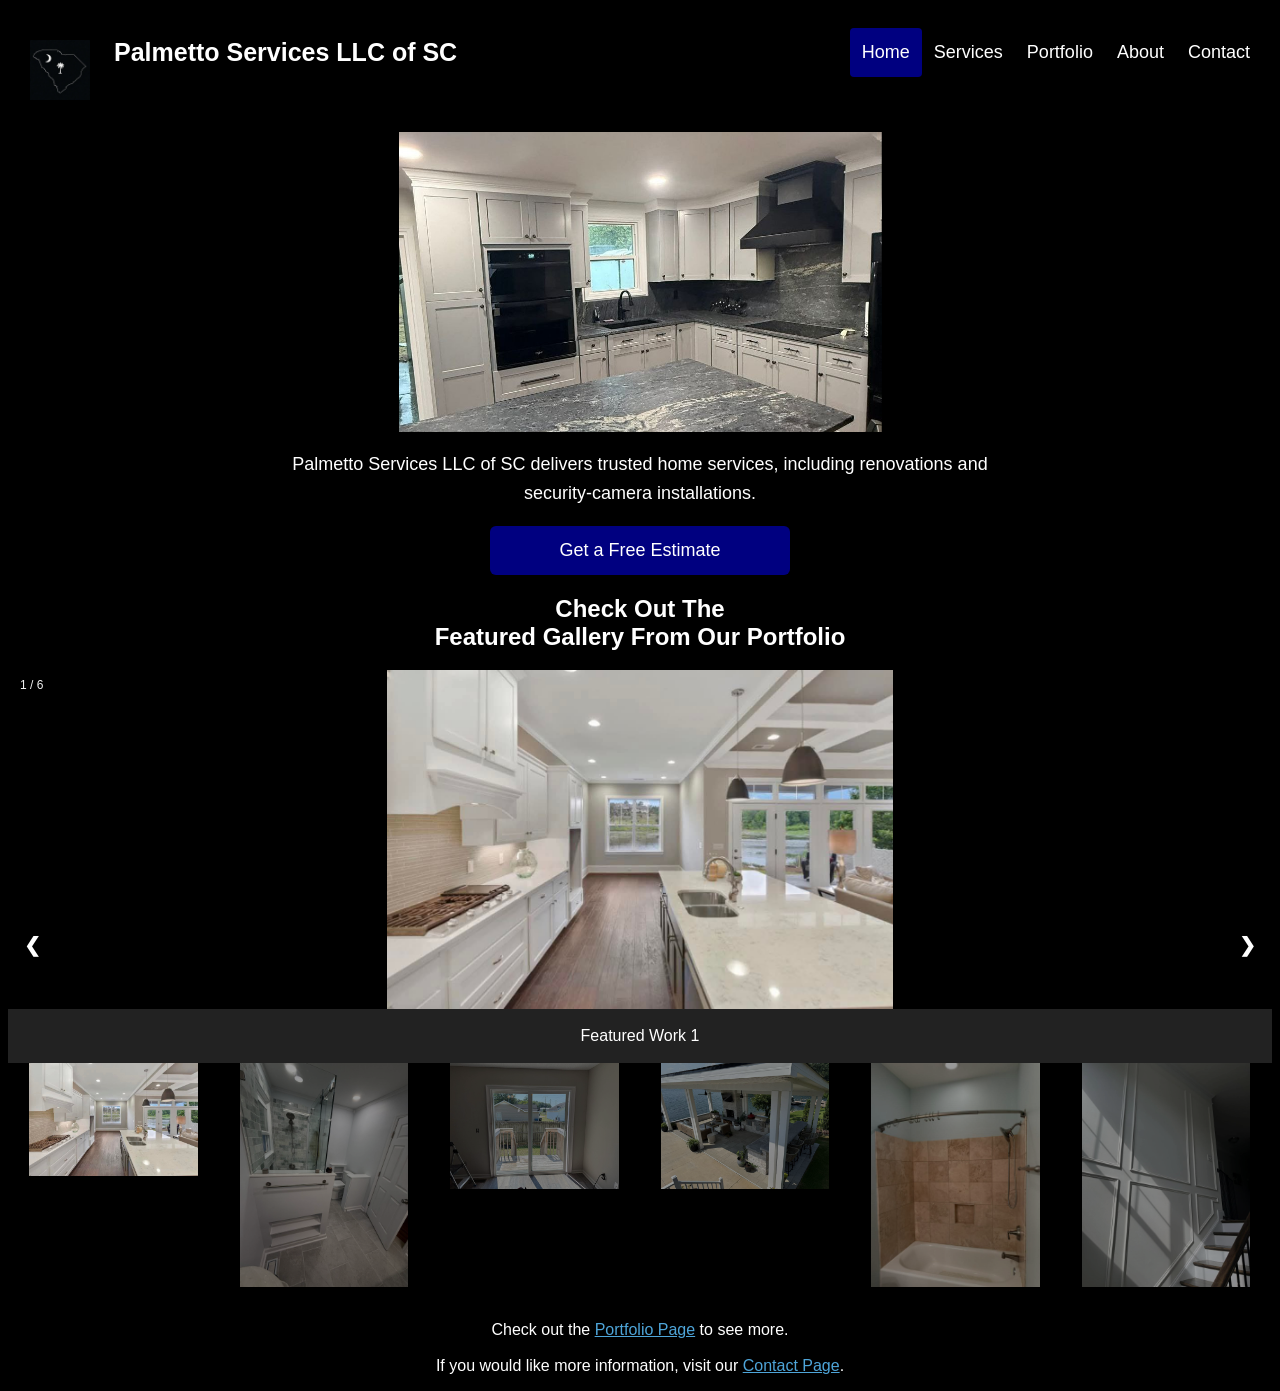
==== index.html @ 6b45b94e "Update index.html" ====
<!DOCTYPE HTML>
<html lang="en">
<head>
<meta charset="utf-8">
<meta name="viewport" content="width=device-width, initial-scale=1">

<style>
body {
  font-family: Arial, Helvetica, sans-serif;
  background-color: #000000;
  color: white;
}

.center {
  text-align: center;
}

img {
  display: block;
  margin-left: auto;
  margin-right: auto;
}

.header {
  overflow: hidden;
  background-color: #000000;
  padding: 20px 10px;
}

.header a {
  margin: 0;
  float: left;
  color: white;
  text-align: center;
  padding: 12px;
  text-decoration: none;
  font-size: 18px;
  line-height: 25px;
  border-radius: 4px;
}

.header a.logo {
  font-size: 25px;
  font-weight: bold;
}

.header a:hover {
  background-color: #4C4C4C;
  color: white;
}

.header a.active {
  background-color: #000080;
  color: white;
}

.header-right {
  float: right;
}

/* MOBILE MENU */
#menuIcon {
  display: none;
  font-size: 30px;
  cursor: pointer;
  color: white;
  float: right;
  padding: 10px;
}

@media screen and (max-width: 600px) {
  .header-right {
    display: none;
    width: 100%;
    background-color: #000000;
    text-align: left;
    padding-top: 10px;
    float: none;
  }

  .header a {
    float: none;
    display: block;
    padding: 14px;
    border-bottom: 1px solid #333;
  }

  #menuIcon {
    display: block;
  }
}

/* SLIDESHOW CSS */
* { box-sizing: border-box; }
img { vertical-align: middle; }
.container { position: relative; }
.mySlides { display: none; }
.cursor { cursor: pointer; }

.prev, .next {
  cursor: pointer;
  position: absolute;
  top: 40%;
  padding: 16px;
  color: white;
  font-weight: bold;
  font-size: 20px;
  user-select: none;
}

.next { right: 0; }
.prev:hover, .next:hover { background-color: rgba(0,0,0,0.8); }

.numbertext {
  color: #f2f2f2;
  font-size: 12px;
  padding: 8px 12px;
  position: absolute;
  top: 0;
}

.caption-container {
  text-align: center;
  background-color: #222;
  padding: 2px 16px;
  color: white;
}

.row:after {
  content: "";
  display: table;
  clear: both;
}

.column {
  float: left;
  width: 16.66%;
}

.demo {
  opacity: 0.6;
}

.active, .demo:hover {
  opacity: 1;
}

a { color: #4EA5D9; }
</style>

<title>Palmetto Services LLC of SC - Home</title>
</head>

<body>

<!-- HEADER -->
<div class="header">

  <a href="index.html">
    <img src="Images/PSLogo.jpg" align="left" style="width:60px;height:60px">
  </a>

  <a href="services.html" class="logo">Palmetto Services LLC of SC</a>

  <!-- HAMBURGER ICON -->
  <span id="menuIcon" onclick="toggleMenu()">☰</span>

  <!-- NAV LINKS -->
  <div class="header-right" id="mobileMenu">
    <a class="active" href="index.html">Home</a>
    <a href="services.html">Services</a>
    <a href="portfolio.html">Portfolio</a>
    <a href="about.html">About</a>
    <a href="contact.html">Contact</a>
  </div>
</div>

<!-- MAIN Cover Image -->
<div style="
  width: 100%;
  height: auto;
  min-height: 300px;
  background-image: url('Images/Kitchen1.jpg');
  background-size: contain;
  background-position: center top;
  background-repeat: no-repeat;
">
</div>
  
  
<!-- ABOUT TEXT -->
<div style="max-width:60%;width:90%;margin:0 auto;text-align:center;font-size:18px;line-height:1.6;">
  <p>
    Palmetto Services LLC of SC delivers trusted home services, including renovations and security‑camera installations.
  </p>
</div>

<!-- GET STARTED BUTTON -->
<a href="contact.html"
   style="
     display:block;
     width:100%;
     max-width:300px;
     padding:14px;
     margin:10px auto 0 auto;
     background-color:#000080;
     color:white;
     text-align:center;
     text-decoration:none;
     border:none;
     border-radius:6px;
     font-size:18px;
     cursor:pointer;
     box-sizing:border-box;
   ">
  Get a Free Estimate
</a>

<!-- SLIDESHOW TITLE -->
<h2 style="text-align:center">Check Out The<br>Featured Gallery From Our Portfolio</h2>

<!-- SLIDESHOW -->
<div class="container">

  <div class="mySlides">
    <div class="numbertext">1 / 6</div>
    <img src="Images/Feature1.jpg" style="width:40%;cursor:pointer;" onclick="openImage(this.src)">
  </div>

  <div class="mySlides">
    <div class="numbertext">2 / 6</div>
    <img src="Images/Feature2.jpg" style="width:40%;cursor:pointer;" onclick="openImage(this.src)">
  </div>

  <div class="mySlides">
    <div class="numbertext">3 / 6</div>
    <img src="Images/Feature3.jpg" style="width:40%;cursor:pointer;" onclick="openImage(this.src)">
  </div>

  <div class="mySlides">
    <div class="numbertext">4 / 6</div>
    <img src="Images/Feature4.jpg" style="width:40%;cursor:pointer;" onclick="openImage(this.src)">
  </div>

  <div class="mySlides">
    <div class="numbertext">5 / 6</div>
    <img src="Images/Feature5.jpg" style="width:40%;cursor:pointer;" onclick="openImage(this.src)">
  </div>

  <div class="mySlides">
    <div class="numbertext">6 / 6</div>
    <img src="Images/Feature6.jpg" style="width:40%;cursor:pointer;" onclick="openImage(this.src)">
  </div>

  <!-- ARROWS -->
  <a class="prev" onclick="plusSlides(-1)">❮</a>
  <a class="next" onclick="plusSlides(1)">❯</a>

  <div class="caption-container">
    <p id="caption"></p>
  </div>

  <!-- THUMBNAILS -->
  <div class="row">
    <div class="column">
      <img class="demo cursor" src="Images/Feature1.jpg" style="width:80%" onclick="currentSlide(1)" alt="Featured Work 1">
    </div>
    <div class="column">
      <img class="demo cursor" src="Images/Feature2.jpg" style="width:80%" onclick="currentSlide(2)" alt="Featured Work 2">
    </div>
    <div class="column">
      <img class="demo cursor" src="Images/Feature3.jpg" style="width:80%" onclick="currentSlide(3)" alt="Featured Work 3">
    </div>
    <div class="column">
      <img class="demo cursor" src="Images/Feature4.jpg" style="width:80%" onclick="currentSlide(4)" alt="Featured Work 4">
    </div>
    <div class="column">
      <img class="demo cursor" src="Images/Feature5.jpg" style="width:80%" onclick="currentSlide(5)" alt="Featured Work 5">
    </div>
    <div class="column">
      <img class="demo cursor" src="Images/Feature6.jpg" style="width:80%" onclick="currentSlide(6)" alt="Featured Work 6">
    </div>
  </div>
</div>

<!-- FOOTER TEXT -->
<div class="center">
  <p>
    <br>Check out the <a href="portfolio.html">Portfolio Page</a> to see more.
    <br><br>
    If you would like more information, visit our <a href="contact.html">Contact Page</a>.
  </p>
</div>

<!-- MOBILE MENU SCRIPT -->
<script>
function toggleMenu() {
  var menu = document.getElementById("mobileMenu");
  menu.style.display = (menu.style.display === "block") ? "none" : "block";
}
</script>

<!-- SLIDESHOW SCRIPT -->
<script>
var slideIndex = 1;
showSlides(slideIndex);

function plusSlides(n) {
  showSlides(slideIndex += n);
}

function currentSlide(n) {
  showSlides(slideIndex = n);
}

function showSlides(n) {
  var i;
  var slides = document.getElementsByClassName("mySlides");
  var dots = document.getElementsByClassName("demo");
  var captionText = document.getElementById("caption");

  if (n > slides.length) { slideIndex = 1 }
  if (n < 1) { slideIndex = slides.length }

  for (i = 0; i < slides.length; i++) {
    slides[i].style.display = "none";
  }

  for (i = 0; i < dots.length; i++) {
    dots[i].className = dots[i].className.replace(" active", "");
  }

  slides[slideIndex - 1].style.display = "block";
  dots[slideIndex - 1].className += " active";
  captionText.innerHTML = dots[slideIndex - 1].alt;
}
</script>

<!-- IMAGE POPUP OVERLAY -->
<div id="imgPopup"
     style="
       display:none;
       position:fixed;
       top:0;
       left:0;
       width:100%;
       height:100%;
       background:rgba(0,0,0,0.9);
       z-index:9999;
       text-align:center;
       padding-top:0px;
     ">
  
  <!-- CLOSE BUTTON -->
  <span onclick="closeImage()"
        style="
          position:absolute;
          top:20px;
          right:30px;
          font-size:40px;
          color:white;
          cursor:pointer;
          font-weight:bold;
        ">
    ✕
  </span>

  <!-- LARGE IMAGE -->
  <img id="popupImg"
       style="
         max-width:100vw;
         max-height:100vh;
         border-radius:8px;
       ">
</div>

<!-- POPUP SCRIPT -->
<script>
function openImage(src) {
  document.getElementById("popupImg").src = src;
  document.getElementById("imgPopup").style.display = "block";
}

function closeImage() {
  document.getElementById("imgPopup").style.display = "none";
}
</script>

</body>
</html>
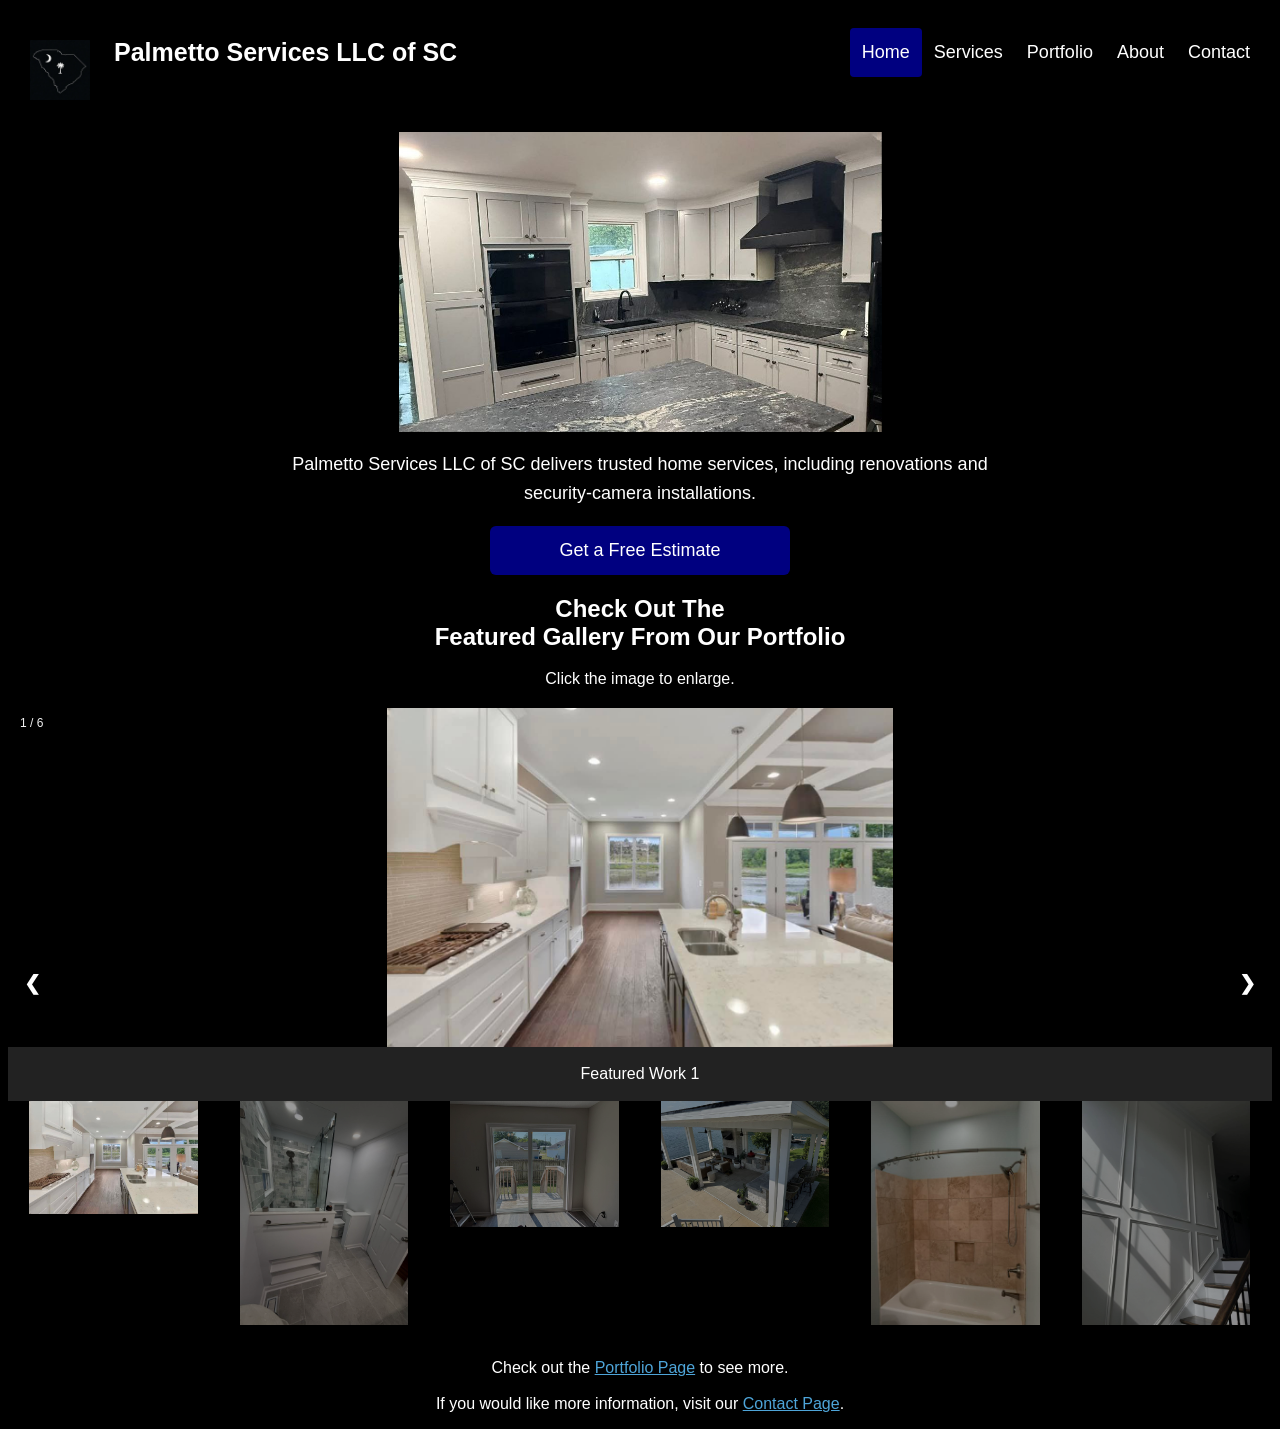
==== commit 833947f0: "Update index.html" ====
--- a/index.html
+++ b/index.html
@@ -218,6 +218,10 @@
 
 <!-- SLIDESHOW TITLE -->
 <h2 style="text-align:center">Check Out The<br>Featured Gallery From Our Portfolio</h2>
+
+  <p style="text-align:center; margin-top:10px; margin-bottom:20px;">
+  Click the image to enlarge.
+</p>
 
 <!-- SLIDESHOW -->
 <div class="container">
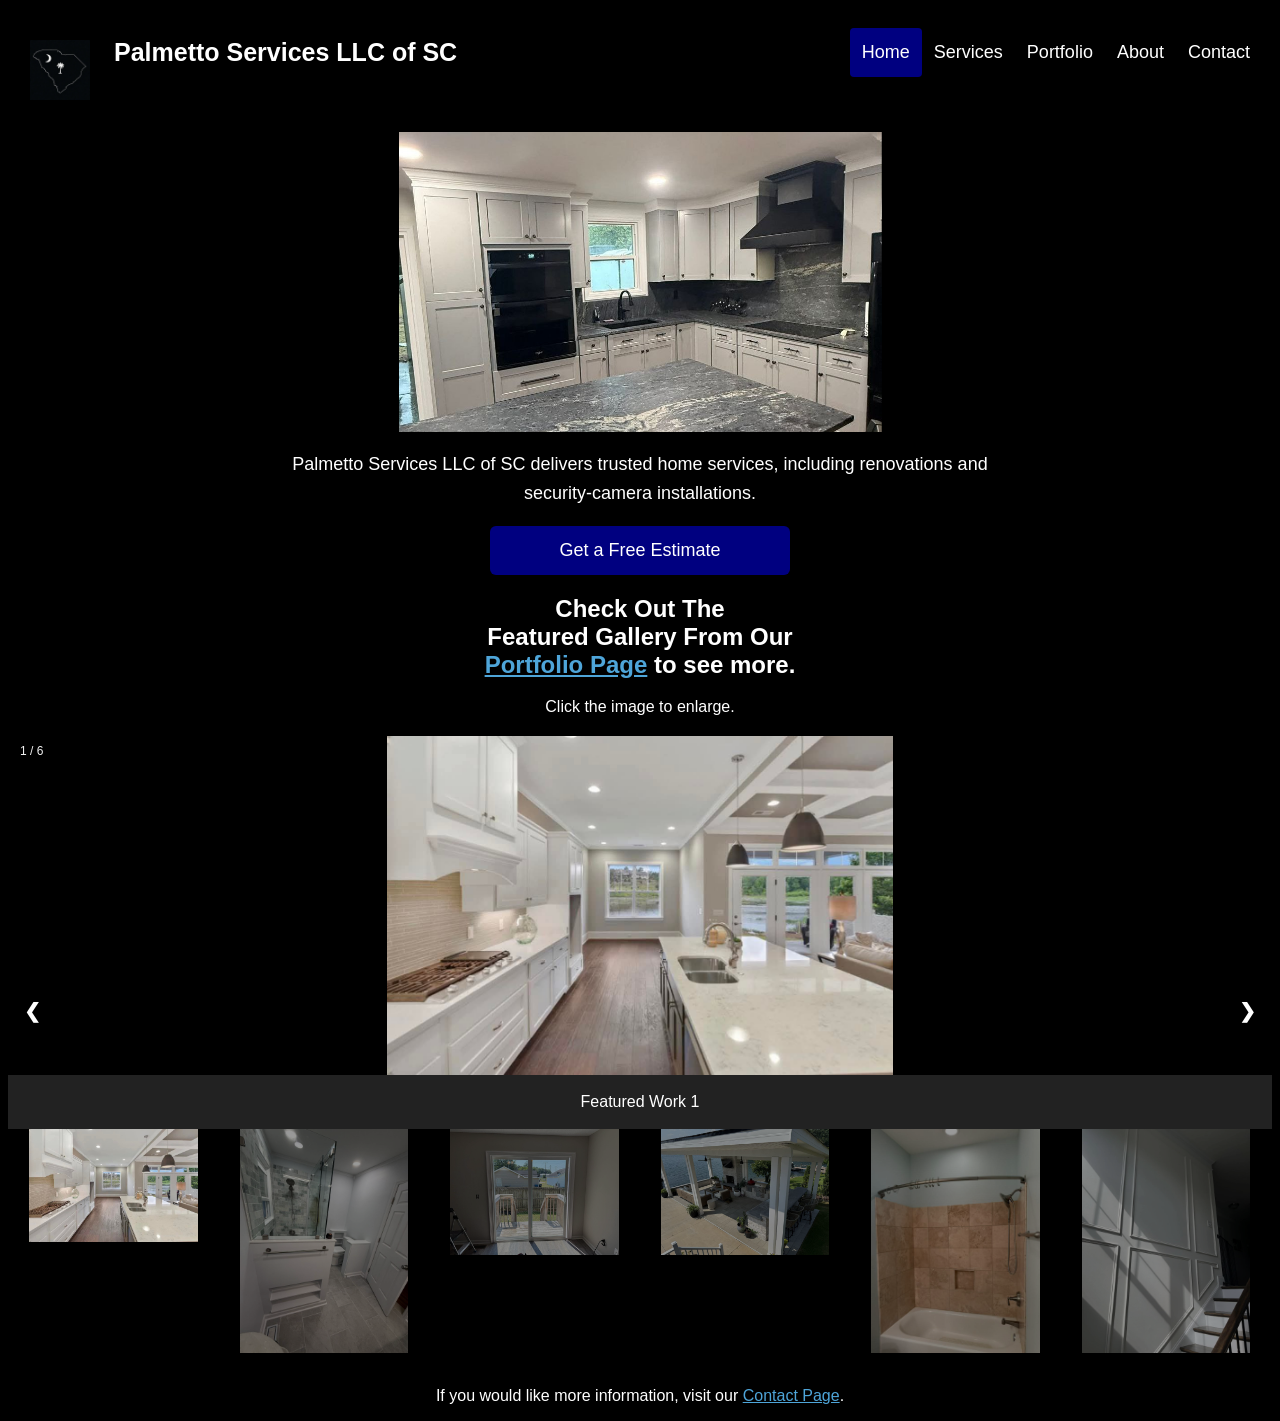
==== commit 9db1391b: "Update index.html" ====
--- a/index.html
+++ b/index.html
@@ -217,7 +217,9 @@
 </a>
 
 <!-- SLIDESHOW TITLE -->
-<h2 style="text-align:center">Check Out The<br>Featured Gallery From Our Portfolio</h2>
+<h2 style="text-align:center">Check Out The<br>Featured Gallery From Our
+    <br><a href="portfolio.html">Portfolio Page</a> to see more.
+    </h2>
 
   <p style="text-align:center; margin-top:10px; margin-bottom:20px;">
   Click the image to enlarge.
@@ -290,8 +292,7 @@
 <!-- FOOTER TEXT -->
 <div class="center">
   <p>
-    <br>Check out the <a href="portfolio.html">Portfolio Page</a> to see more.
-    <br><br>
+    <br>
     If you would like more information, visit our <a href="contact.html">Contact Page</a>.
   </p>
 </div>
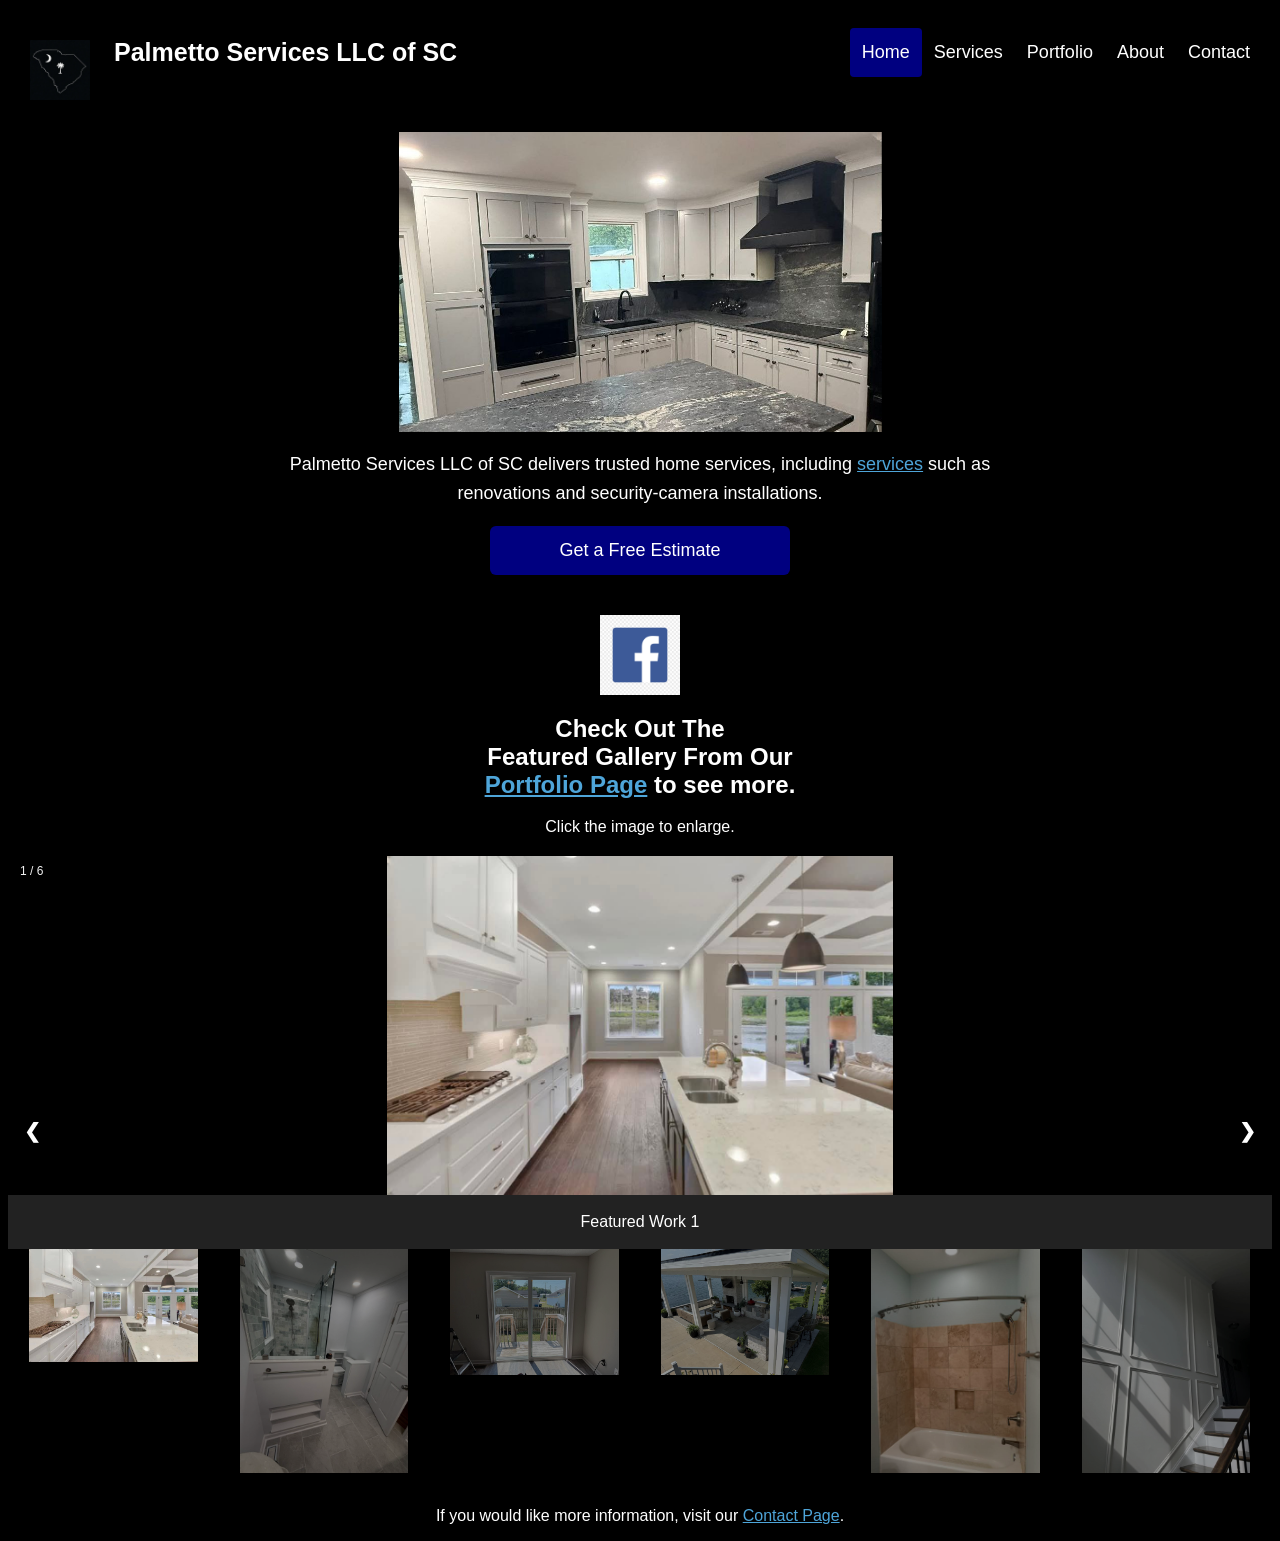
==== commit 0dde03de: "Update index.html" ====
--- a/index.html
+++ b/index.html
@@ -190,9 +190,10 @@
   
 <!-- ABOUT TEXT -->
 <div style="max-width:60%;width:90%;margin:0 auto;text-align:center;font-size:18px;line-height:1.6;">
-  <p>
-    Palmetto Services LLC of SC delivers trusted home services, including renovations and security‑camera installations.
-  </p>
+<p>
+  Palmetto Services LLC of SC delivers trusted home services, including 
+  <a href="services.html">services</a> such as renovations and security‑camera installations.
+</p>
 </div>
 
 <!-- GET STARTED BUTTON -->
@@ -216,6 +217,14 @@
   Get a Free Estimate
 </a>
 
+<div style="text-align:center; margin-top:40px;">
+  <a href="https://www.facebook.com/share/1CQmiShwnb/" target="_blank">
+    <img src="Images/fblogo.png" 
+         alt="Facebook Logo"
+         style="width:80px; max-width:25%; height:auto; display:inline-block;">
+  </a>
+</div>
+  
 <!-- SLIDESHOW TITLE -->
 <h2 style="text-align:center">Check Out The<br>Featured Gallery From Our
     <br><a href="portfolio.html">Portfolio Page</a> to see more.
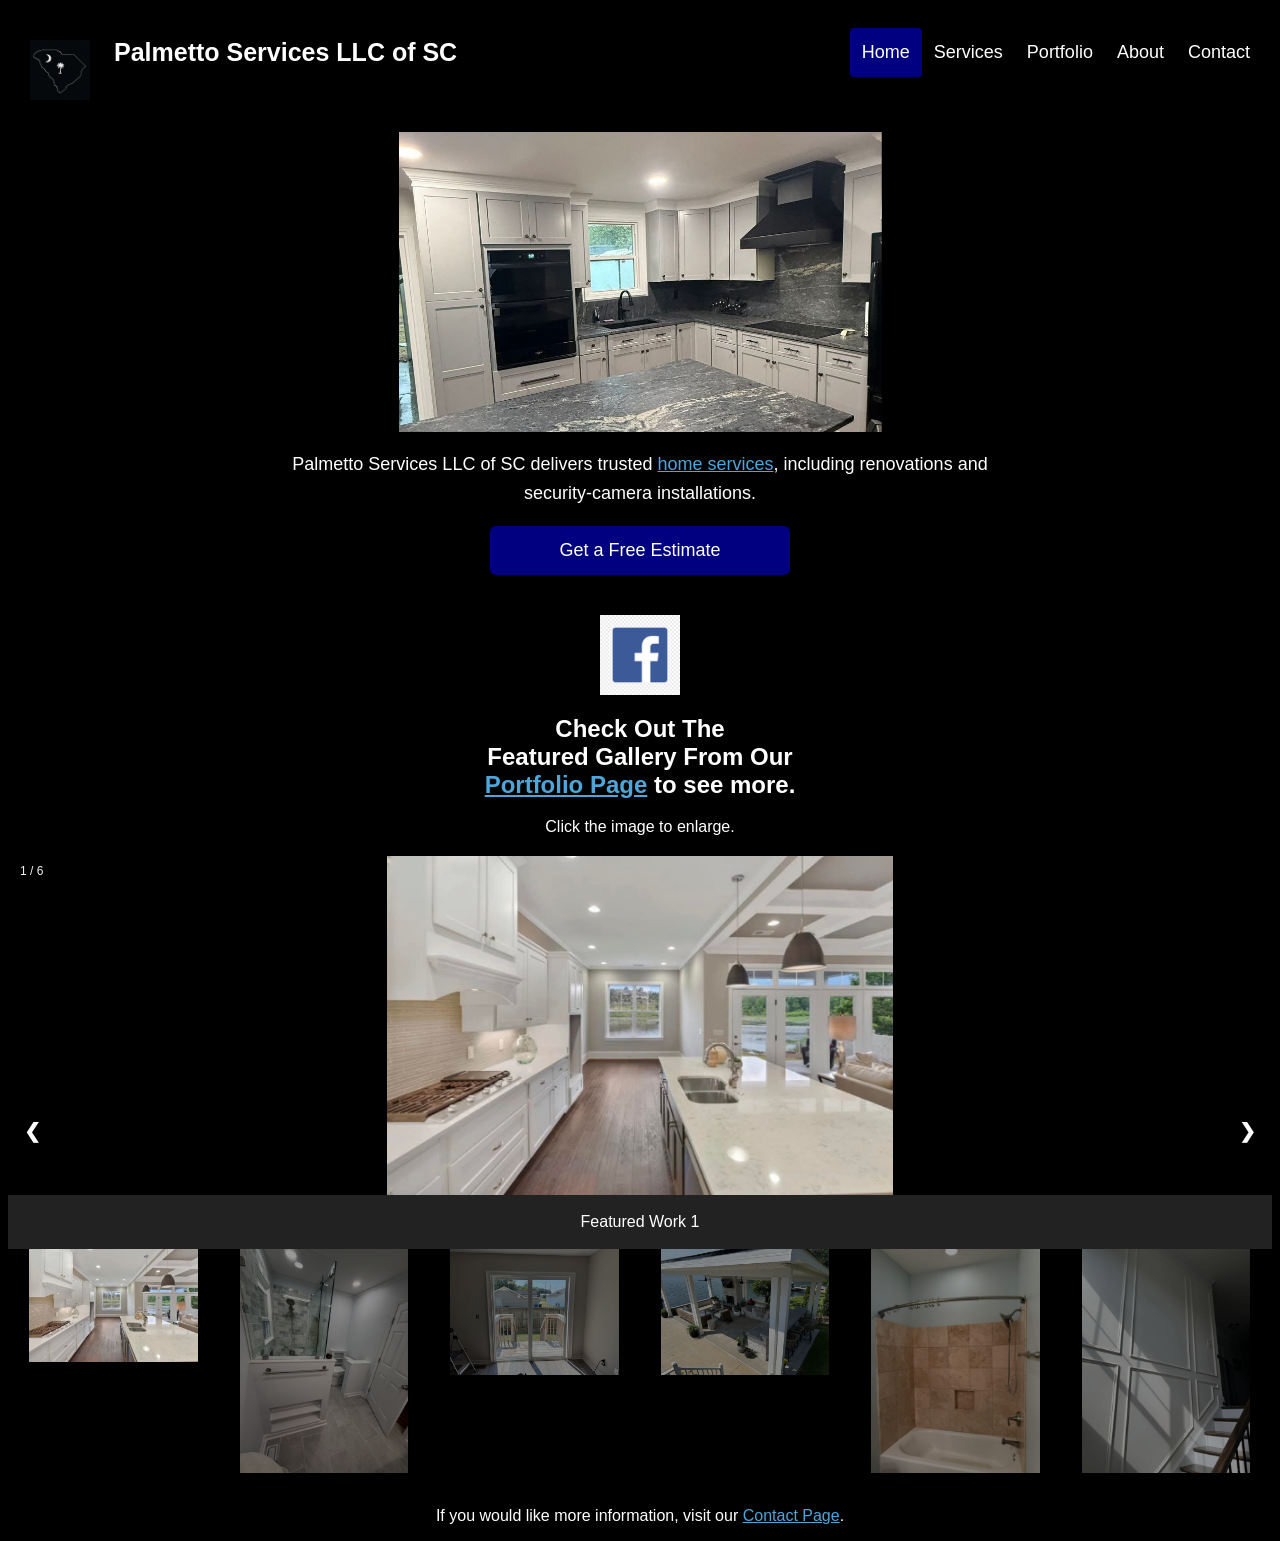
==== commit ec72a013: "Update index.html" ====
--- a/index.html
+++ b/index.html
@@ -191,8 +191,7 @@
 <!-- ABOUT TEXT -->
 <div style="max-width:60%;width:90%;margin:0 auto;text-align:center;font-size:18px;line-height:1.6;">
 <p>
-  Palmetto Services LLC of SC delivers trusted home services, including 
-  <a href="services.html">services</a> such as renovations and security‑camera installations.
+  Palmetto Services LLC of SC delivers trusted <a href="services.html">home services</a>, including renovations and security‑camera installations.
 </p>
 </div>
 
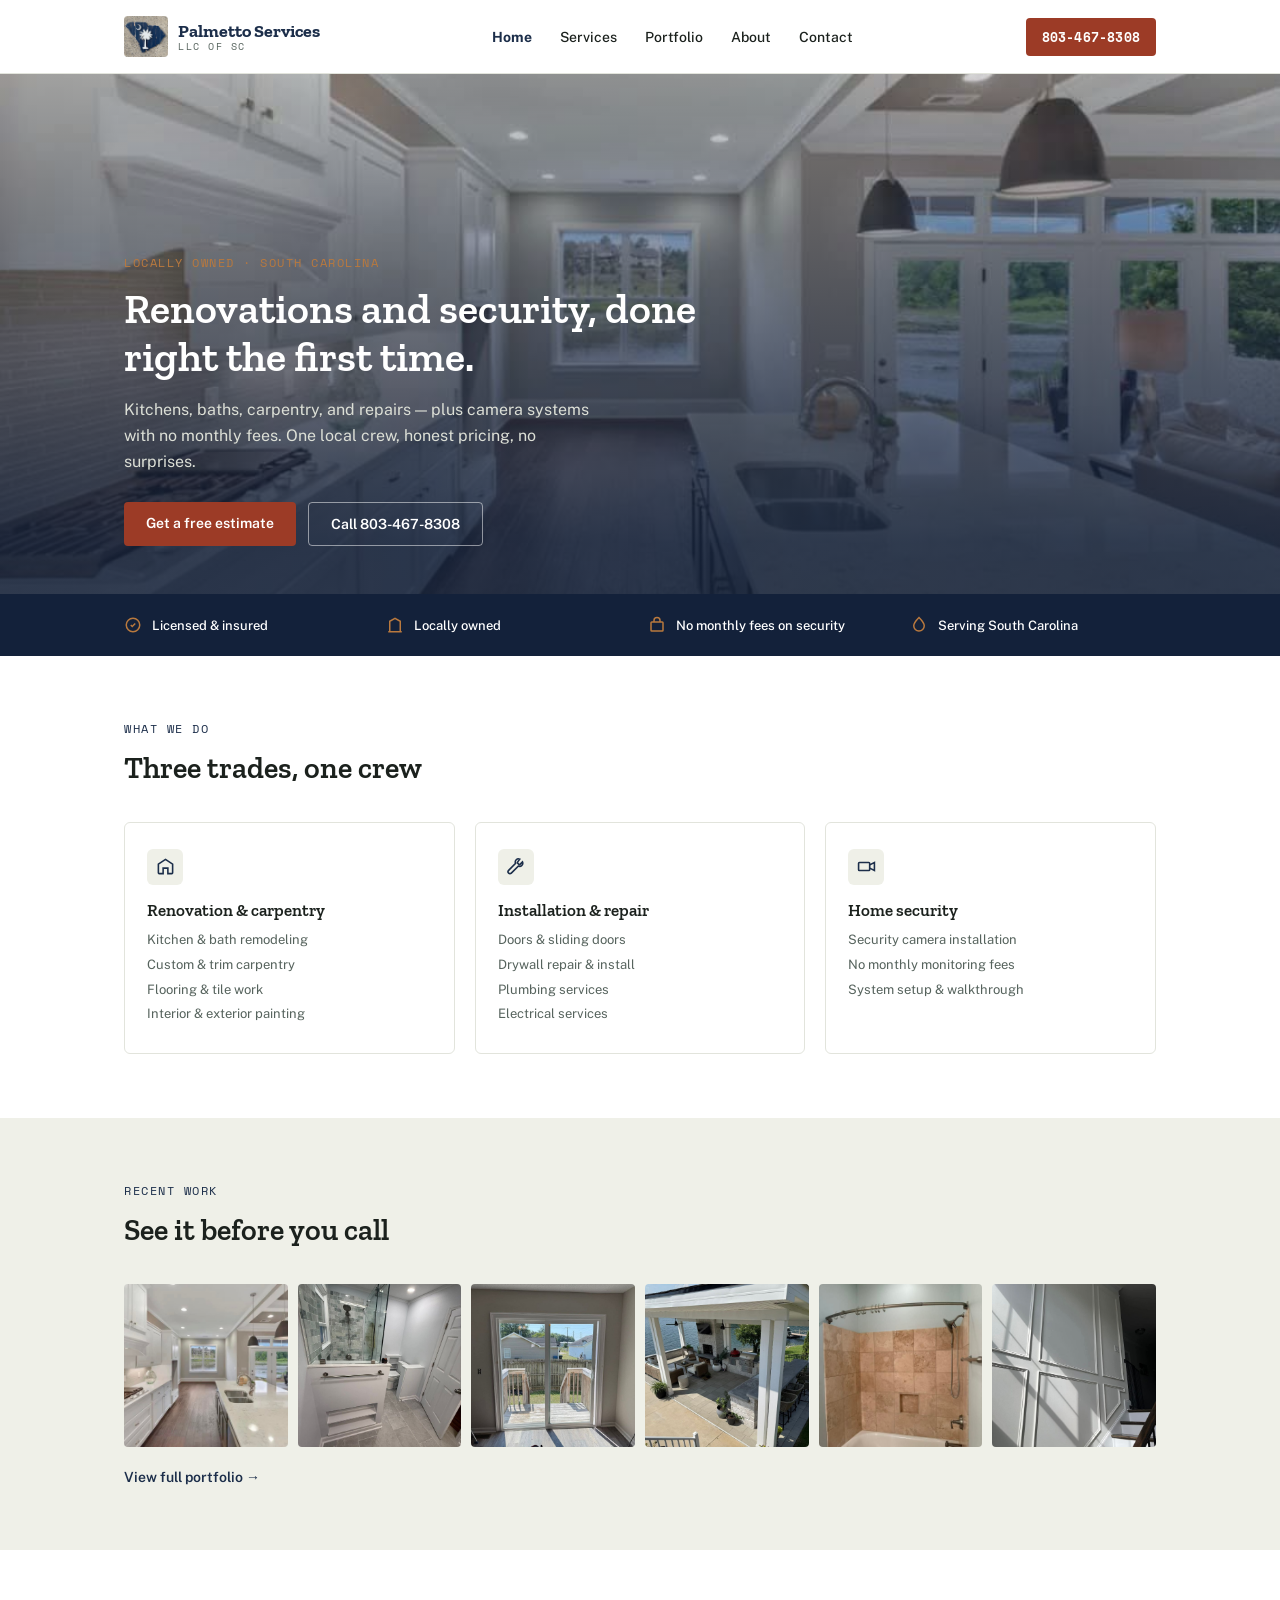
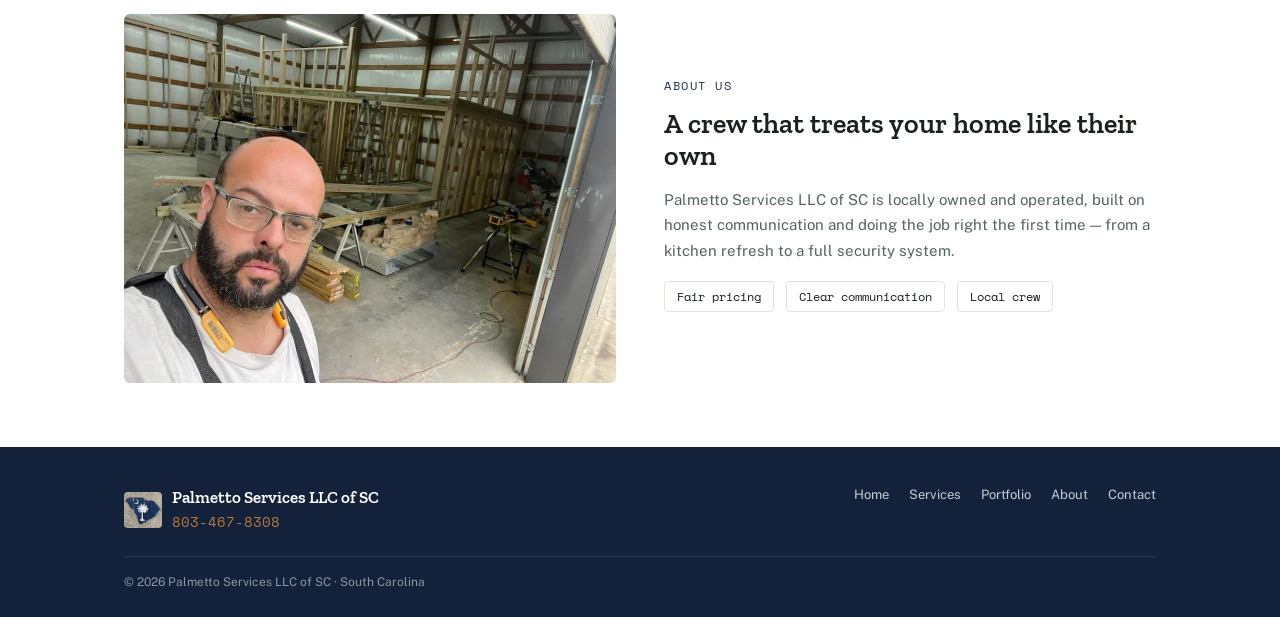
==== commit 5d966413: "Add files via upload" ====
--- a/index.html
+++ b/index.html
@@ -1,403 +1,156 @@
-<!DOCTYPE HTML>
+<!DOCTYPE html>
 <html lang="en">
 <head>
-<meta charset="utf-8">
+<meta charset="UTF-8">
 <meta name="viewport" content="width=device-width, initial-scale=1">
-
-<style>
-body {
-  font-family: Arial, Helvetica, sans-serif;
-  background-color: #000000;
-  color: white;
-}
-
-.center {
-  text-align: center;
-}
-
-img {
-  display: block;
-  margin-left: auto;
-  margin-right: auto;
-}
-
-.header {
-  overflow: hidden;
-  background-color: #000000;
-  padding: 20px 10px;
-}
-
-.header a {
-  margin: 0;
-  float: left;
-  color: white;
-  text-align: center;
-  padding: 12px;
-  text-decoration: none;
-  font-size: 18px;
-  line-height: 25px;
-  border-radius: 4px;
-}
-
-.header a.logo {
-  font-size: 25px;
-  font-weight: bold;
-}
-
-.header a:hover {
-  background-color: #4C4C4C;
-  color: white;
-}
-
-.header a.active {
-  background-color: #000080;
-  color: white;
-}
-
-.header-right {
-  float: right;
-}
-
-/* MOBILE MENU */
-#menuIcon {
-  display: none;
-  font-size: 30px;
-  cursor: pointer;
-  color: white;
-  float: right;
-  padding: 10px;
-}
-
-@media screen and (max-width: 600px) {
-  .header-right {
-    display: none;
-    width: 100%;
-    background-color: #000000;
-    text-align: left;
-    padding-top: 10px;
-    float: none;
-  }
-
-  .header a {
-    float: none;
-    display: block;
-    padding: 14px;
-    border-bottom: 1px solid #333;
-  }
-
-  #menuIcon {
-    display: block;
-  }
-}
-
-/* SLIDESHOW CSS */
-* { box-sizing: border-box; }
-img { vertical-align: middle; }
-.container { position: relative; }
-.mySlides { display: none; }
-.cursor { cursor: pointer; }
-
-.prev, .next {
-  cursor: pointer;
-  position: absolute;
-  top: 40%;
-  padding: 16px;
-  color: white;
-  font-weight: bold;
-  font-size: 20px;
-  user-select: none;
-}
-
-.next { right: 0; }
-.prev:hover, .next:hover { background-color: rgba(0,0,0,0.8); }
-
-.numbertext {
-  color: #f2f2f2;
-  font-size: 12px;
-  padding: 8px 12px;
-  position: absolute;
-  top: 0;
-}
-
-.caption-container {
-  text-align: center;
-  background-color: #222;
-  padding: 2px 16px;
-  color: white;
-}
-
-.row:after {
-  content: "";
-  display: table;
-  clear: both;
-}
-
-.column {
-  float: left;
-  width: 16.66%;
-}
-
-.demo {
-  opacity: 0.6;
-}
-
-.active, .demo:hover {
-  opacity: 1;
-}
-
-a { color: #4EA5D9; }
-</style>
-
-<title>Palmetto Services LLC of SC - Home</title>
+<title>Palmetto Services LLC of SC | Home Renovation &amp; Security in South Carolina</title>
+<meta name="description" content="Palmetto Services LLC of SC delivers trusted home renovation, carpentry, and security camera installation across South Carolina. Locally owned, licensed and insured.">
+<link rel="canonical" href="https://palmettoservicesllcofsc.com/">
+<link rel="preconnect" href="https://fonts.googleapis.com">
+<link rel="preconnect" href="https://fonts.gstatic.com" crossorigin>
+<link rel="stylesheet" href="https://fonts.googleapis.com/css2?family=Zilla+Slab:wght@500;600;700&family=Public+Sans:wght@400;500;600&family=Space+Mono:wght@400;700&display=swap">
+<link rel="stylesheet" href="css/style.css">
 </head>
-
 <body>
 
-<!-- HEADER -->
-<div class="header">
+<header>
+  <div class="header-inner">
+    <a class="brand" href="index.html">
+      <img src="Images/palmetto-logo.png" alt="Palmetto Services LLC of SC logo" style="width:44px;height:auto;border-radius:4px;display:block;">
+      <div class="brand-text">
+        <span class="brand-name">Palmetto Services</span>
+        <span class="brand-sub">LLC OF SC</span>
+      </div>
+    </a>
+    <nav aria-label="Primary">
+      <ul>
+        <li><a href="index.html" aria-current="page">Home</a></li>
+        <li><a href="services.html">Services</a></li>
+        <li><a href="portfolio.html">Portfolio</a></li>
+        <li><a href="about.html">About</a></li>
+        <li><a href="contact.html">Contact</a></li>
+      </ul>
+    </nav>
+    <a href="tel:8034678308" class="call-btn">803-467-8308</a>
+  </div>
+</header>
 
-  <a href="index.html">
-    <img src="Images/PSLogo.jpg" align="left" style="width:60px;height:60px">
-  </a>
-
-  <a href="services.html" class="logo">Palmetto Services LLC of SC</a>
-
-  <!-- HAMBURGER ICON -->
-  <span id="menuIcon" onclick="toggleMenu()">☰</span>
-
-  <!-- NAV LINKS -->
-  <div class="header-right" id="mobileMenu">
-    <a class="active" href="index.html">Home</a>
-    <a href="services.html">Services</a>
-    <a href="portfolio.html">Portfolio</a>
-    <a href="about.html">About</a>
-    <a href="contact.html">Contact</a>
-  </div>
-</div>
-
-<!-- MAIN Cover Image -->
-<div style="
-  width: 100%;
-  height: auto;
-  min-height: 300px;
-  background-image: url('Images/Kitchen1.jpg');
-  background-size: contain;
-  background-position: center top;
-  background-repeat: no-repeat;
-">
-</div>
-  
-  
-<!-- ABOUT TEXT -->
-<div style="max-width:60%;width:90%;margin:0 auto;text-align:center;font-size:18px;line-height:1.6;">
-<p>
-  Palmetto Services LLC of SC delivers trusted <a href="services.html">home services</a>, including renovations and security‑camera installations.
-</p>
-</div>
-
-<!-- GET STARTED BUTTON -->
-<a href="contact.html"
-   style="
-     display:block;
-     width:100%;
-     max-width:300px;
-     padding:14px;
-     margin:10px auto 0 auto;
-     background-color:#000080;
-     color:white;
-     text-align:center;
-     text-decoration:none;
-     border:none;
-     border-radius:6px;
-     font-size:18px;
-     cursor:pointer;
-     box-sizing:border-box;
-   ">
-  Get a Free Estimate
-</a>
-
-<div style="text-align:center; margin-top:40px;">
-  <a href="https://www.facebook.com/share/1CQmiShwnb/" target="_blank">
-    <img src="Images/fblogo.png" 
-         alt="Facebook Logo"
-         style="width:80px; max-width:25%; height:auto; display:inline-block;">
-  </a>
-</div>
-  
-<!-- SLIDESHOW TITLE -->
-<h2 style="text-align:center">Check Out The<br>Featured Gallery From Our
-    <br><a href="portfolio.html">Portfolio Page</a> to see more.
-    </h2>
-
-  <p style="text-align:center; margin-top:10px; margin-bottom:20px;">
-  Click the image to enlarge.
-</p>
-
-<!-- SLIDESHOW -->
-<div class="container">
-
-  <div class="mySlides">
-    <div class="numbertext">1 / 6</div>
-    <img src="Images/Feature1.jpg" style="width:40%;cursor:pointer;" onclick="openImage(this.src)">
-  </div>
-
-  <div class="mySlides">
-    <div class="numbertext">2 / 6</div>
-    <img src="Images/Feature2.jpg" style="width:40%;cursor:pointer;" onclick="openImage(this.src)">
-  </div>
-
-  <div class="mySlides">
-    <div class="numbertext">3 / 6</div>
-    <img src="Images/Feature3.jpg" style="width:40%;cursor:pointer;" onclick="openImage(this.src)">
-  </div>
-
-  <div class="mySlides">
-    <div class="numbertext">4 / 6</div>
-    <img src="Images/Feature4.jpg" style="width:40%;cursor:pointer;" onclick="openImage(this.src)">
-  </div>
-
-  <div class="mySlides">
-    <div class="numbertext">5 / 6</div>
-    <img src="Images/Feature5.jpg" style="width:40%;cursor:pointer;" onclick="openImage(this.src)">
-  </div>
-
-  <div class="mySlides">
-    <div class="numbertext">6 / 6</div>
-    <img src="Images/Feature6.jpg" style="width:40%;cursor:pointer;" onclick="openImage(this.src)">
-  </div>
-
-  <!-- ARROWS -->
-  <a class="prev" onclick="plusSlides(-1)">❮</a>
-  <a class="next" onclick="plusSlides(1)">❯</a>
-
-  <div class="caption-container">
-    <p id="caption"></p>
-  </div>
-
-  <!-- THUMBNAILS -->
-  <div class="row">
-    <div class="column">
-      <img class="demo cursor" src="Images/Feature1.jpg" style="width:80%" onclick="currentSlide(1)" alt="Featured Work 1">
-    </div>
-    <div class="column">
-      <img class="demo cursor" src="Images/Feature2.jpg" style="width:80%" onclick="currentSlide(2)" alt="Featured Work 2">
-    </div>
-    <div class="column">
-      <img class="demo cursor" src="Images/Feature3.jpg" style="width:80%" onclick="currentSlide(3)" alt="Featured Work 3">
-    </div>
-    <div class="column">
-      <img class="demo cursor" src="Images/Feature4.jpg" style="width:80%" onclick="currentSlide(4)" alt="Featured Work 4">
-    </div>
-    <div class="column">
-      <img class="demo cursor" src="Images/Feature5.jpg" style="width:80%" onclick="currentSlide(5)" alt="Featured Work 5">
-    </div>
-    <div class="column">
-      <img class="demo cursor" src="Images/Feature6.jpg" style="width:80%" onclick="currentSlide(6)" alt="Featured Work 6">
+<div class="hero">
+  <div class="hero-content">
+    <span class="eyebrow">Locally owned &middot; South Carolina</span>
+    <h1>Renovations and security, done right the first time.</h1>
+    <p>Kitchens, baths, carpentry, and repairs &mdash; plus camera systems with no monthly fees. One local crew, honest pricing, no surprises.</p>
+    <div class="hero-ctas">
+      <a href="contact.html" class="btn-primary">Get a free estimate</a>
+      <a href="tel:8034678308" class="btn-secondary">Call 803-467-8308</a>
     </div>
   </div>
 </div>
 
-<!-- FOOTER TEXT -->
-<div class="center">
-  <p>
-    <br>
-    If you would like more information, visit our <a href="contact.html">Contact Page</a>.
-  </p>
+<div class="trust">
+  <div class="trust-inner">
+    <div class="trust-item"><svg viewBox="0 0 24 24" fill="none" stroke="currentColor" stroke-width="2"><path d="M9 12l2 2 4-4"/><circle cx="12" cy="12" r="9"/></svg>Licensed &amp; insured</div>
+    <div class="trust-item"><svg viewBox="0 0 24 24" fill="none" stroke="currentColor" stroke-width="2"><path d="M3 21h18M5 21V7l7-4 7 4v14"/></svg>Locally owned</div>
+    <div class="trust-item"><svg viewBox="0 0 24 24" fill="none" stroke="currentColor" stroke-width="2"><rect x="4" y="8" width="16" height="12" rx="1"/><path d="M8 8V6a4 4 0 018 0v2"/></svg>No monthly fees on security</div>
+    <div class="trust-item"><svg viewBox="0 0 24 24" fill="none" stroke="currentColor" stroke-width="2"><path d="M12 2C8 6 5 9.5 5 13a7 7 0 0014 0c0-3.5-3-7-7-11z"/></svg>Serving South Carolina</div>
+  </div>
 </div>
 
-<!-- MOBILE MENU SCRIPT -->
-<script>
-function toggleMenu() {
-  var menu = document.getElementById("mobileMenu");
-  menu.style.display = (menu.style.display === "block") ? "none" : "block";
-}
-</script>
+<section>
+  <div class="wrap">
+    <div class="section-head">
+      <span class="eyebrow">What we do</span>
+      <h2>Three trades, one crew</h2>
+    </div>
+    <div class="service-grid">
+      <div class="service-card">
+        <div class="icon"><svg viewBox="0 0 24 24" fill="none" stroke="currentColor" stroke-width="2"><path d="M3 9l9-6 9 6v11a1 1 0 01-1 1h-5v-7H9v7H4a1 1 0 01-1-1z"/></svg></div>
+        <h3>Renovation &amp; carpentry</h3>
+        <ul>
+          <li>Kitchen &amp; bath remodeling</li>
+          <li>Custom &amp; trim carpentry</li>
+          <li>Flooring &amp; tile work</li>
+          <li>Interior &amp; exterior painting</li>
+        </ul>
+      </div>
+      <div class="service-card">
+        <div class="icon"><svg viewBox="0 0 24 24" fill="none" stroke="currentColor" stroke-width="2"><path d="M14.7 6.3a1 1 0 000 1.4l1.6 1.6a1 1 0 001.4 0l3.1-3.1a4 4 0 01-5.3 5.3L6.7 20.3a2.4 2.4 0 01-3.4-3.4L12.1 8a4 4 0 015.3-5.3z"/></svg></div>
+        <h3>Installation &amp; repair</h3>
+        <ul>
+          <li>Doors &amp; sliding doors</li>
+          <li>Drywall repair &amp; install</li>
+          <li>Plumbing services</li>
+          <li>Electrical services</li>
+        </ul>
+      </div>
+      <div class="service-card">
+        <div class="icon"><svg viewBox="0 0 24 24" fill="none" stroke="currentColor" stroke-width="2"><rect x="2" y="7" width="14" height="10" rx="1"/><path d="M16 10l6-3v10l-6-3"/></svg></div>
+        <h3>Home security</h3>
+        <ul>
+          <li>Security camera installation</li>
+          <li>No monthly monitoring fees</li>
+          <li>System setup &amp; walkthrough</li>
+        </ul>
+      </div>
+    </div>
+  </div>
+</section>
 
-<!-- SLIDESHOW SCRIPT -->
-<script>
-var slideIndex = 1;
-showSlides(slideIndex);
+<section class="section-fog">
+  <div class="wrap">
+    <div class="section-head">
+      <span class="eyebrow">Recent work</span>
+      <h2>See it before you call</h2>
+    </div>
+    <div class="work-grid">
+      <img src="Images/Feature1.jpg" alt="Recent Palmetto Services renovation project">
+      <img src="Images/Feature2.jpg" alt="Recent Palmetto Services renovation project">
+      <img src="Images/Feature3.jpg" alt="Recent Palmetto Services renovation project">
+      <img src="Images/Feature4.jpg" alt="Recent Palmetto Services renovation project">
+      <img src="Images/Feature5.jpg" alt="Recent Palmetto Services renovation project">
+      <img src="Images/Feature6.jpg" alt="Recent Palmetto Services renovation project">
+    </div>
+    <a href="portfolio.html" class="work-link">View full portfolio &rarr;</a>
+  </div>
+</section>
 
-function plusSlides(n) {
-  showSlides(slideIndex += n);
-}
+<section>
+  <div class="wrap about-split">
+    <img src="Images/About2.jpg" alt="Palmetto Services LLC of SC team">
+    <div>
+      <span class="eyebrow" style="color:var(--navy);">About us</span>
+      <h2>A crew that treats your home like their own</h2>
+      <p>Palmetto Services LLC of SC is locally owned and operated, built on honest communication and doing the job right the first time &mdash; from a kitchen refresh to a full security system.</p>
+      <div>
+        <span class="badge-tag">Fair pricing</span>
+        <span class="badge-tag">Clear communication</span>
+        <span class="badge-tag">Local crew</span>
+      </div>
+    </div>
+  </div>
+</section>
 
-function currentSlide(n) {
-  showSlides(slideIndex = n);
-}
-
-function showSlides(n) {
-  var i;
-  var slides = document.getElementsByClassName("mySlides");
-  var dots = document.getElementsByClassName("demo");
-  var captionText = document.getElementById("caption");
-
-  if (n > slides.length) { slideIndex = 1 }
-  if (n < 1) { slideIndex = slides.length }
-
-  for (i = 0; i < slides.length; i++) {
-    slides[i].style.display = "none";
-  }
-
-  for (i = 0; i < dots.length; i++) {
-    dots[i].className = dots[i].className.replace(" active", "");
-  }
-
-  slides[slideIndex - 1].style.display = "block";
-  dots[slideIndex - 1].className += " active";
-  captionText.innerHTML = dots[slideIndex - 1].alt;
-}
-</script>
-
-<!-- IMAGE POPUP OVERLAY -->
-<div id="imgPopup"
-     style="
-       display:none;
-       position:fixed;
-       top:0;
-       left:0;
-       width:100%;
-       height:100%;
-       background:rgba(0,0,0,0.9);
-       z-index:9999;
-       text-align:center;
-       padding-top:0px;
-     ">
-  
-  <!-- CLOSE BUTTON -->
-  <span onclick="closeImage()"
-        style="
-          position:absolute;
-          top:20px;
-          right:30px;
-          font-size:40px;
-          color:white;
-          cursor:pointer;
-          font-weight:bold;
-        ">
-    ✕
-  </span>
-
-  <!-- LARGE IMAGE -->
-  <img id="popupImg"
-       style="
-         max-width:100vw;
-         max-height:100vh;
-         border-radius:8px;
-       ">
-</div>
-
-<!-- POPUP SCRIPT -->
-<script>
-function openImage(src) {
-  document.getElementById("popupImg").src = src;
-  document.getElementById("imgPopup").style.display = "block";
-}
-
-function closeImage() {
-  document.getElementById("imgPopup").style.display = "none";
-}
-</script>
+<footer>
+  <div class="wrap">
+    <div class="footer-inner">
+      <div style="display:flex;align-items:center;gap:10px;">
+        <img src="Images/palmetto-logo.png" alt="Palmetto Services LLC of SC logo" style="width:38px;height:auto;border-radius:4px;display:block;">
+        <div>
+          <div class="footer-brand">Palmetto Services LLC of SC</div>
+          <div class="footer-phone" style="margin-top:4px;"><a href="tel:8034678308">803-467-8308</a></div>
+        </div>
+      </div>
+      <nav class="footer-nav" aria-label="Footer">
+        <a href="index.html">Home</a>
+        <a href="services.html">Services</a>
+        <a href="portfolio.html">Portfolio</a>
+        <a href="about.html">About</a>
+        <a href="contact.html">Contact</a>
+      </nav>
+    </div>
+    <div class="footer-meta">&copy; 2026 Palmetto Services LLC of SC &middot; South Carolina</div>
+  </div>
+</footer>
 
 </body>
 </html>
--- a/css/style.css
+++ b/css/style.css
@@ -0,0 +1,120 @@
+:root{
+  --navy:#1C2E4A;
+  --navy-dark:#13213A;
+  --ink:#1B211D;
+  --pine:#B9793E;
+  --brick:#9C3B26;
+  --fog:#EFF0E8;
+  --steel:#56635D;
+  --white:#FFFFFF;
+}
+*{box-sizing:border-box;margin:0;padding:0;}
+body{font-family:'Public Sans',sans-serif;color:var(--ink);background:var(--white);}
+h1,h2,h3{font-family:'Zilla Slab',serif;font-weight:600;line-height:1.15;}
+.wrap{max-width:1080px;margin:0 auto;padding:0 24px;}
+a{color:inherit;text-decoration:none;}
+
+/* header */
+header{background:var(--white);border-bottom:1px solid #E2E4DC;}
+.header-inner{display:flex;align-items:center;justify-content:space-between;padding:16px 24px;max-width:1080px;margin:0 auto;}
+.brand{display:flex;align-items:center;gap:10px;}
+.brand-text{display:flex;flex-direction:column;line-height:1.15;}
+.brand-name{font-family:'Zilla Slab',serif;font-weight:700;font-size:18px;color:var(--navy);}
+.brand-sub{font-family:'Space Mono',monospace;font-size:10px;letter-spacing:1.5px;color:var(--steel);}
+nav ul{display:flex;gap:28px;list-style:none;font-size:14px;font-weight:500;color:var(--ink);}
+nav a:hover{color:var(--navy);}
+nav a[aria-current="page"]{color:var(--navy);font-weight:700;}
+.call-btn{font-family:'Space Mono',monospace;background:var(--brick);color:var(--white);padding:9px 16px;border-radius:4px;font-size:13px;font-weight:700;letter-spacing:.2px;white-space:nowrap;}
+
+/* hero */
+.hero{position:relative;min-height:520px;display:flex;align-items:flex-end;background:#333 url('../Images/Feature1.jpg') center/cover no-repeat;}
+.hero::after{content:"";position:absolute;inset:0;background:linear-gradient(180deg, rgba(19,33,58,.18) 0%, rgba(19,33,58,.85) 90%);}
+.hero-content{position:relative;z-index:1;padding:64px 24px 48px;max-width:1080px;margin:0 auto;width:100%;color:var(--white);}
+.eyebrow{font-family:'Space Mono',monospace;font-size:12px;letter-spacing:1.5px;text-transform:uppercase;color:var(--pine);margin-bottom:14px;display:block;}
+.hero h1{font-size:42px;color:var(--white);max-width:620px;margin-bottom:16px;}
+.hero p{font-size:16px;color:#DCDFD6;max-width:480px;margin-bottom:28px;line-height:1.6;}
+.hero-ctas{display:flex;gap:12px;flex-wrap:wrap;}
+.btn-primary{background:var(--brick);color:var(--white);padding:13px 22px;border-radius:4px;font-weight:600;font-size:14px;display:inline-block;}
+.btn-secondary{border:1px solid rgba(255,255,255,.5);color:var(--white);padding:13px 22px;border-radius:4px;font-weight:600;font-size:14px;display:inline-block;}
+
+/* generic page header (about/services/portfolio/contact) */
+.page-head{padding:44px 0 36px;border-bottom:1px solid #E2E4DC;}
+.page-head .eyebrow{color:var(--navy);}
+.page-head h1{font-size:32px;color:var(--ink);max-width:640px;}
+.page-head p{color:var(--steel);font-size:15px;margin-top:10px;max-width:560px;}
+
+/* trust strip */
+.trust{background:var(--navy-dark);color:var(--white);}
+.trust-inner{display:grid;grid-template-columns:repeat(4,1fr);max-width:1080px;margin:0 auto;padding:22px 24px;gap:16px;}
+.trust-item{display:flex;align-items:center;gap:10px;font-size:13px;font-weight:500;}
+.trust-item svg{flex-shrink:0;width:18px;height:18px;color:var(--pine);}
+
+/* section shared */
+section{padding:64px 0;}
+.section-fog{background:var(--fog);}
+.section-head{max-width:560px;margin-bottom:36px;}
+.section-head .eyebrow{color:var(--navy);}
+.section-head h2{font-size:30px;color:var(--ink);}
+
+/* services */
+.service-grid{display:grid;grid-template-columns:repeat(3,1fr);gap:20px;}
+.service-card{background:var(--white);border:1px solid #E2E4DC;border-radius:6px;padding:26px 22px;}
+.service-card .icon{width:36px;height:36px;background:var(--fog);border-radius:6px;display:flex;align-items:center;justify-content:center;margin-bottom:16px;color:var(--navy);}
+.service-card .icon svg{width:19px;height:19px;}
+.service-card h3{font-size:17px;color:var(--ink);margin-bottom:8px;}
+.service-card ul{list-style:none;font-size:13px;color:var(--steel);line-height:1.9;}
+
+/* featured work / portfolio */
+.work-grid{display:grid;grid-template-columns:repeat(6,1fr);gap:10px;}
+.work-grid img{width:100%;aspect-ratio:1/1;object-fit:cover;border-radius:4px;display:block;}
+.work-link{margin-top:22px;display:inline-flex;align-items:center;gap:6px;font-weight:600;font-size:14px;color:var(--navy);}
+
+.gallery-grid{display:grid;grid-template-columns:repeat(3,1fr);gap:14px;}
+.gallery-grid a{display:block;border-radius:6px;overflow:hidden;}
+.gallery-grid img{width:100%;aspect-ratio:4/3;object-fit:cover;display:block;transition:transform .25s;}
+.gallery-grid a:hover img{transform:scale(1.04);}
+.lightbox{display:none;position:fixed;inset:0;background:rgba(19,33,58,.94);z-index:50;align-items:center;justify-content:center;padding:24px;}
+.lightbox:target{display:flex;}
+.lightbox img{max-width:92%;max-height:86vh;border-radius:6px;}
+.lightbox-close{position:absolute;top:20px;right:28px;color:#fff;font-size:30px;line-height:1;}
+
+/* about teaser / split layout */
+.about-split{display:grid;grid-template-columns:1fr 1fr;gap:48px;align-items:center;}
+.about-split img{width:100%;border-radius:6px;object-fit:cover;aspect-ratio:4/3;}
+.about-split h2{font-size:28px;margin-bottom:14px;}
+.about-split p{color:var(--steel);font-size:15px;line-height:1.7;margin-bottom:18px;}
+.badge-tag{display:inline-flex;align-items:center;gap:6px;font-family:'Space Mono',monospace;font-size:12px;background:var(--white);border:1px solid #E2E4DC;padding:6px 12px;border-radius:4px;margin-right:8px;margin-bottom:8px;color:var(--ink);}
+
+/* cta banner */
+.cta-banner{background:var(--navy-dark);color:var(--white);border-radius:8px;padding:32px 36px;display:flex;align-items:center;justify-content:space-between;gap:24px;flex-wrap:wrap;}
+.cta-banner h2{font-size:22px;margin-bottom:4px;}
+.cta-banner p{color:#C7CDD6;font-size:14px;}
+
+/* contact */
+.contact-hero{background:var(--navy-dark);color:var(--white);padding:56px 0;text-align:center;}
+.contact-hero .phone-big{font-family:'Space Mono',monospace;font-size:38px;font-weight:700;color:var(--white);display:inline-block;margin:14px 0 22px;}
+.contact-hero p{color:#C7CDD6;max-width:480px;margin:0 auto;}
+.contact-info-grid{display:grid;grid-template-columns:repeat(2,1fr);gap:24px;margin-top:8px;}
+.info-card{border:1px solid #E2E4DC;border-radius:8px;padding:24px;}
+.info-card h3{font-size:16px;margin-bottom:8px;}
+.info-card p{color:var(--steel);font-size:14px;line-height:1.7;}
+
+/* footer */
+footer{background:var(--navy-dark);color:#C7CDD6;padding:40px 0 28px;}
+.footer-inner{display:flex;justify-content:space-between;flex-wrap:wrap;gap:24px;margin-bottom:24px;}
+.footer-brand{font-family:'Zilla Slab',serif;font-weight:600;color:var(--white);font-size:17px;}
+.footer-nav{display:flex;gap:20px;font-size:13px;flex-wrap:wrap;}
+.footer-phone{font-family:'Space Mono',monospace;color:var(--pine);font-size:14px;}
+.footer-meta{border-top:1px solid #2A3A54;padding-top:18px;font-size:12px;color:#8D96A5;}
+
+@media (max-width:720px){
+  nav{display:none;}
+  .hero h1{font-size:30px;}
+  .trust-inner{grid-template-columns:repeat(2,1fr);}
+  .service-grid{grid-template-columns:1fr;}
+  .work-grid{grid-template-columns:repeat(3,1fr);}
+  .gallery-grid{grid-template-columns:repeat(2,1fr);}
+  .about-split{grid-template-columns:1fr;}
+  .contact-info-grid{grid-template-columns:1fr;}
+  .cta-banner{flex-direction:column;align-items:flex-start;}
+}
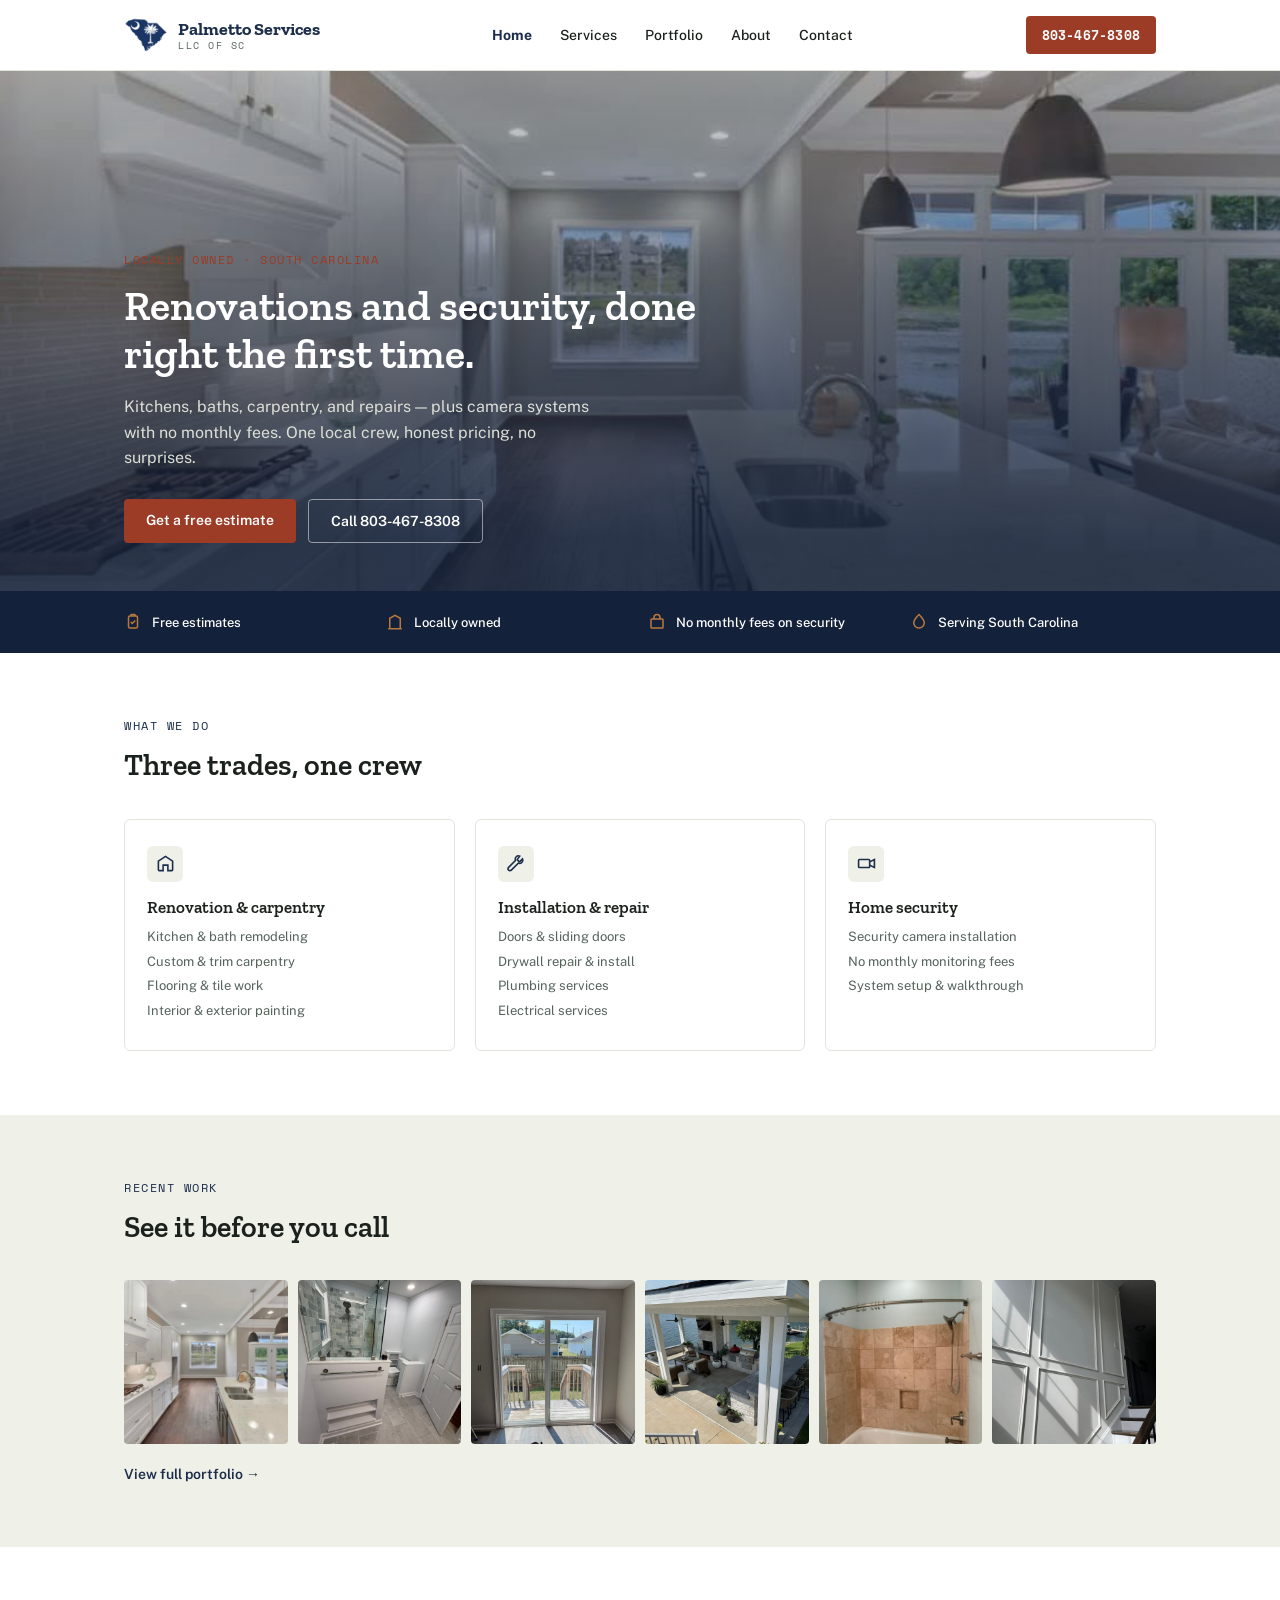
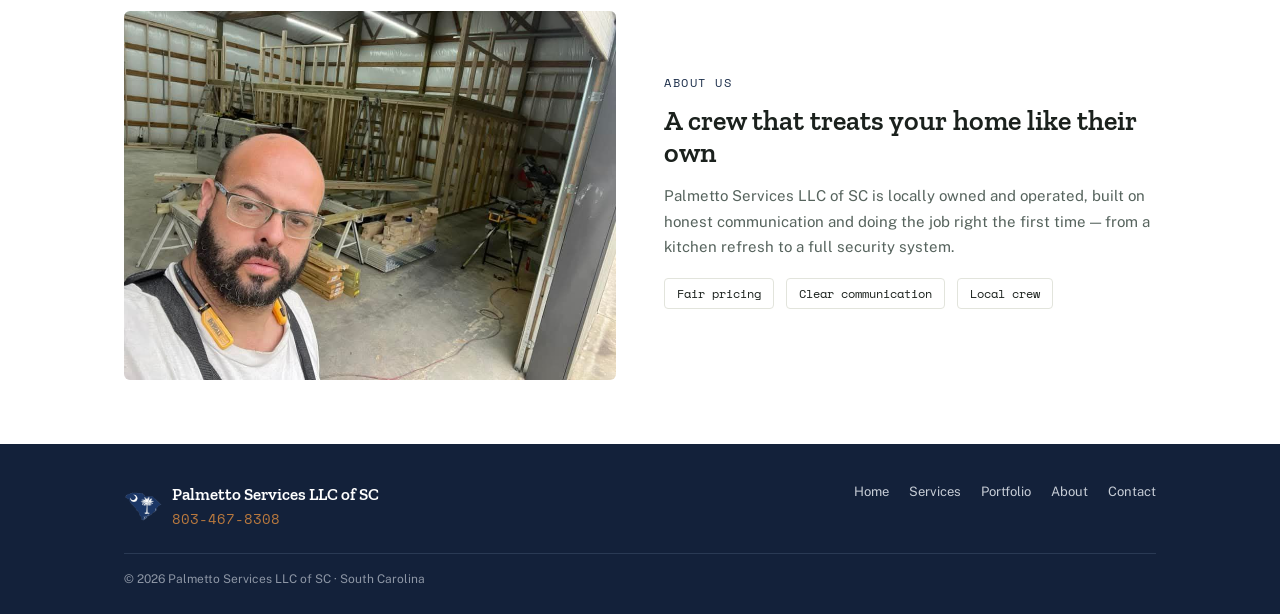
==== commit bedcc340: "Add files via upload" ====
--- a/index.html
+++ b/index.html
@@ -16,7 +16,7 @@
 <header>
   <div class="header-inner">
     <a class="brand" href="index.html">
-      <img src="Images/palmetto-logo.png" alt="Palmetto Services LLC of SC logo" style="width:44px;height:auto;border-radius:4px;display:block;">
+      <img src="Images/palmetto-logo.png" alt="Palmetto Services LLC of SC logo" style="width:44px;height:auto;display:block;">
       <div class="brand-text">
         <span class="brand-name">Palmetto Services</span>
         <span class="brand-sub">LLC OF SC</span>
@@ -49,7 +49,7 @@
 
 <div class="trust">
   <div class="trust-inner">
-    <div class="trust-item"><svg viewBox="0 0 24 24" fill="none" stroke="currentColor" stroke-width="2"><path d="M9 12l2 2 4-4"/><circle cx="12" cy="12" r="9"/></svg>Licensed &amp; insured</div>
+    <div class="trust-item"><svg viewBox="0 0 24 24" fill="none" stroke="currentColor" stroke-width="2"><rect x="6" y="4" width="12" height="16" rx="2"/><path d="M9 4V3a1 1 0 011-1h4a1 1 0 011 1v1"/><path d="M9 12l2 2 4-4"/></svg>Free estimates</div>
     <div class="trust-item"><svg viewBox="0 0 24 24" fill="none" stroke="currentColor" stroke-width="2"><path d="M3 21h18M5 21V7l7-4 7 4v14"/></svg>Locally owned</div>
     <div class="trust-item"><svg viewBox="0 0 24 24" fill="none" stroke="currentColor" stroke-width="2"><rect x="4" y="8" width="16" height="12" rx="1"/><path d="M8 8V6a4 4 0 018 0v2"/></svg>No monthly fees on security</div>
     <div class="trust-item"><svg viewBox="0 0 24 24" fill="none" stroke="currentColor" stroke-width="2"><path d="M12 2C8 6 5 9.5 5 13a7 7 0 0014 0c0-3.5-3-7-7-11z"/></svg>Serving South Carolina</div>
@@ -134,7 +134,7 @@
   <div class="wrap">
     <div class="footer-inner">
       <div style="display:flex;align-items:center;gap:10px;">
-        <img src="Images/palmetto-logo.png" alt="Palmetto Services LLC of SC logo" style="width:38px;height:auto;border-radius:4px;display:block;">
+        <img src="Images/palmetto-logo.png" alt="Palmetto Services LLC of SC logo" style="width:38px;height:auto;display:block;">
         <div>
           <div class="footer-brand">Palmetto Services LLC of SC</div>
           <div class="footer-phone" style="margin-top:4px;"><a href="tel:8034678308">803-467-8308</a></div>
--- a/css/style.css
+++ b/css/style.css
@@ -31,6 +31,7 @@
 .hero::after{content:"";position:absolute;inset:0;background:linear-gradient(180deg, rgba(19,33,58,.18) 0%, rgba(19,33,58,.85) 90%);}
 .hero-content{position:relative;z-index:1;padding:64px 24px 48px;max-width:1080px;margin:0 auto;width:100%;color:var(--white);}
 .eyebrow{font-family:'Space Mono',monospace;font-size:12px;letter-spacing:1.5px;text-transform:uppercase;color:var(--pine);margin-bottom:14px;display:block;}
+.hero .eyebrow{color:var(--brick);}
 .hero h1{font-size:42px;color:var(--white);max-width:620px;margin-bottom:16px;}
 .hero p{font-size:16px;color:#DCDFD6;max-width:480px;margin-bottom:28px;line-height:1.6;}
 .hero-ctas{display:flex;gap:12px;flex-wrap:wrap;}
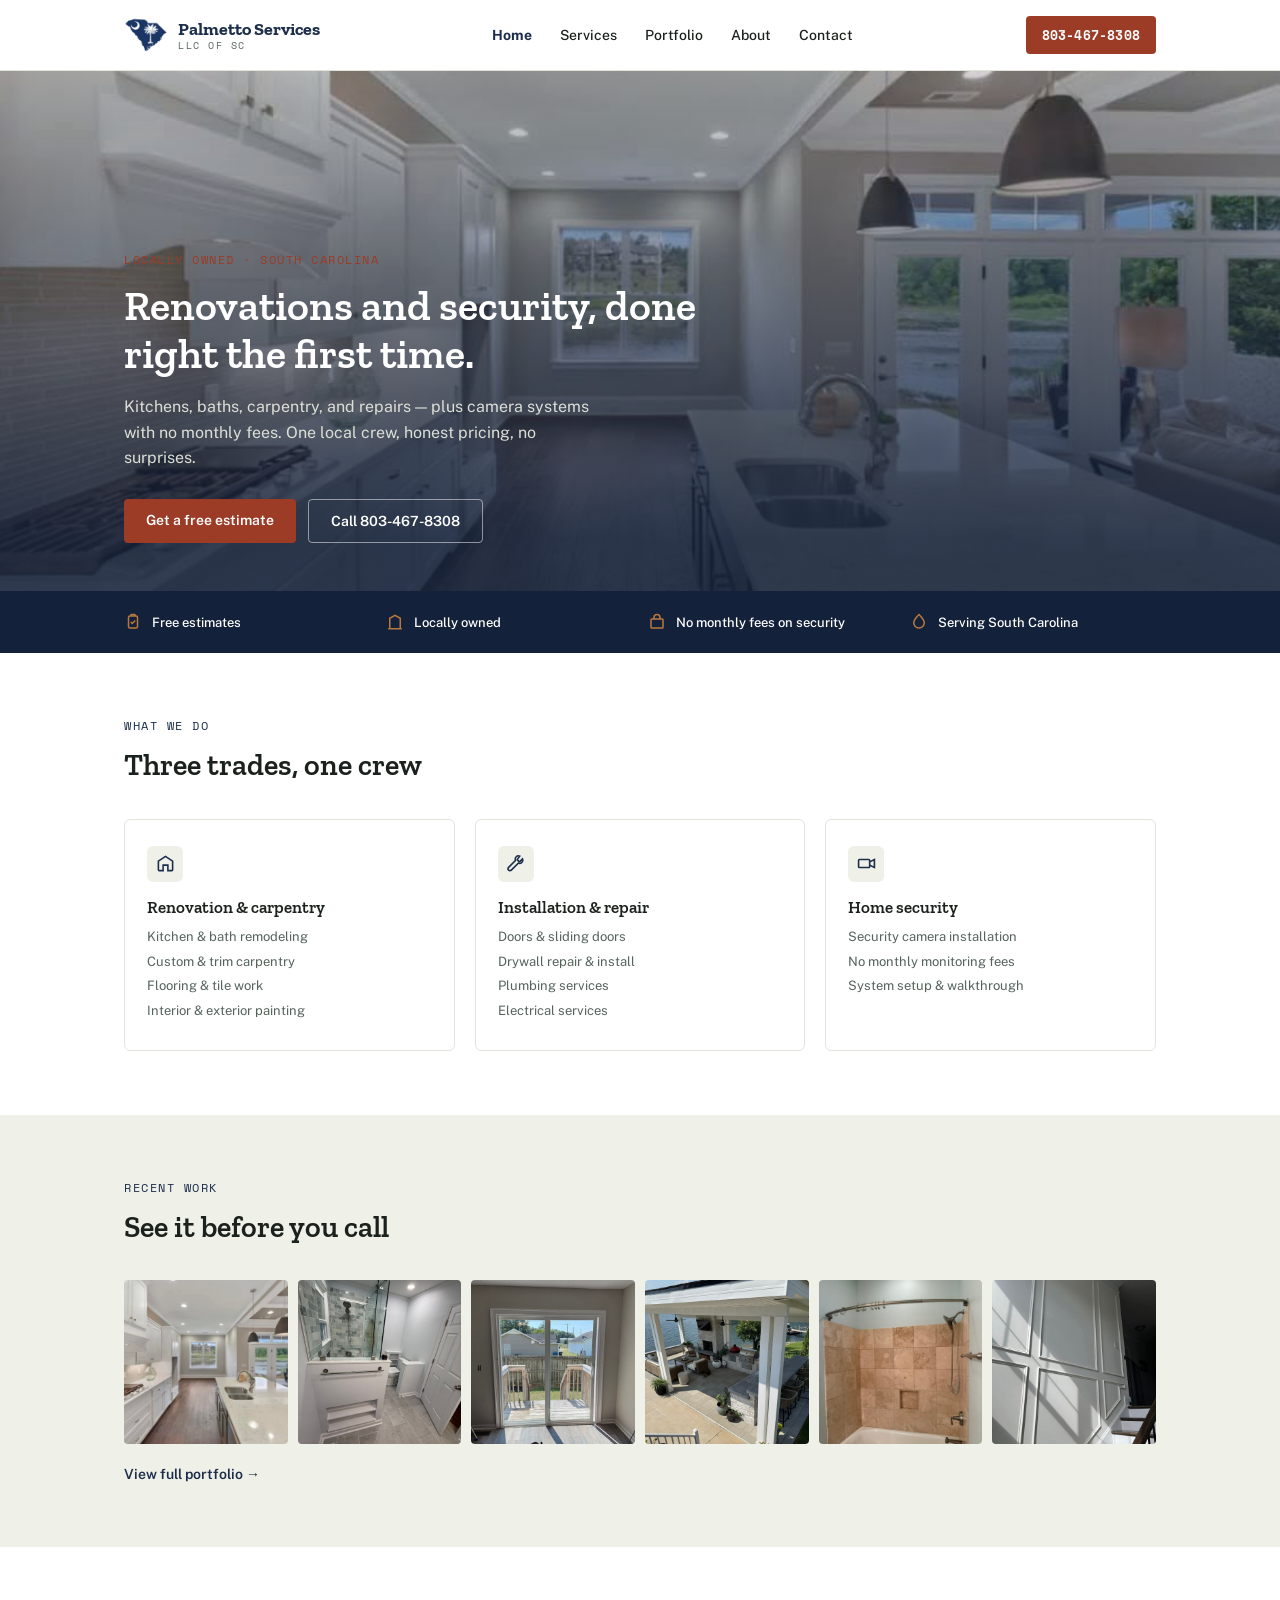
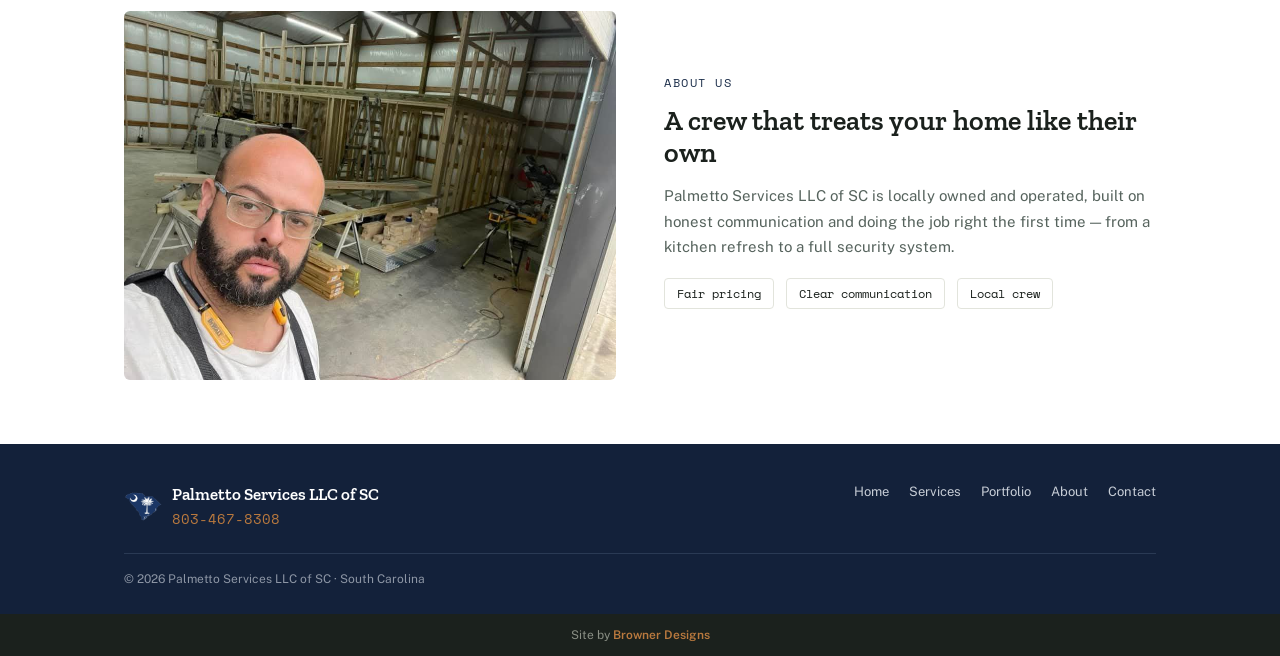
==== commit f19fd130: "Add files via upload" ====
--- a/index.html
+++ b/index.html
@@ -152,5 +152,11 @@
   </div>
 </footer>
 
+<div class="site-credit">
+  <div class="wrap">
+    <p>Site by <a href="https://www.brownerdesigns.com" target="_blank" rel="noopener">Browner Designs</a></p>
+  </div>
+</div>
+
 </body>
 </html>
--- a/css/style.css
+++ b/css/style.css
@@ -108,6 +108,12 @@
 .footer-phone{font-family:'Space Mono',monospace;color:var(--pine);font-size:14px;}
 .footer-meta{border-top:1px solid #2A3A54;padding-top:18px;font-size:12px;color:#8D96A5;}
 
+/* site credit */
+.site-credit{background:var(--ink);padding:14px 0;text-align:center;}
+.site-credit p{font-size:12px;color:#8A8F85;}
+.site-credit a{color:var(--pine);font-weight:600;}
+.site-credit a:hover{text-decoration:underline;}
+
 @media (max-width:720px){
   nav{display:none;}
   .hero h1{font-size:30px;}
